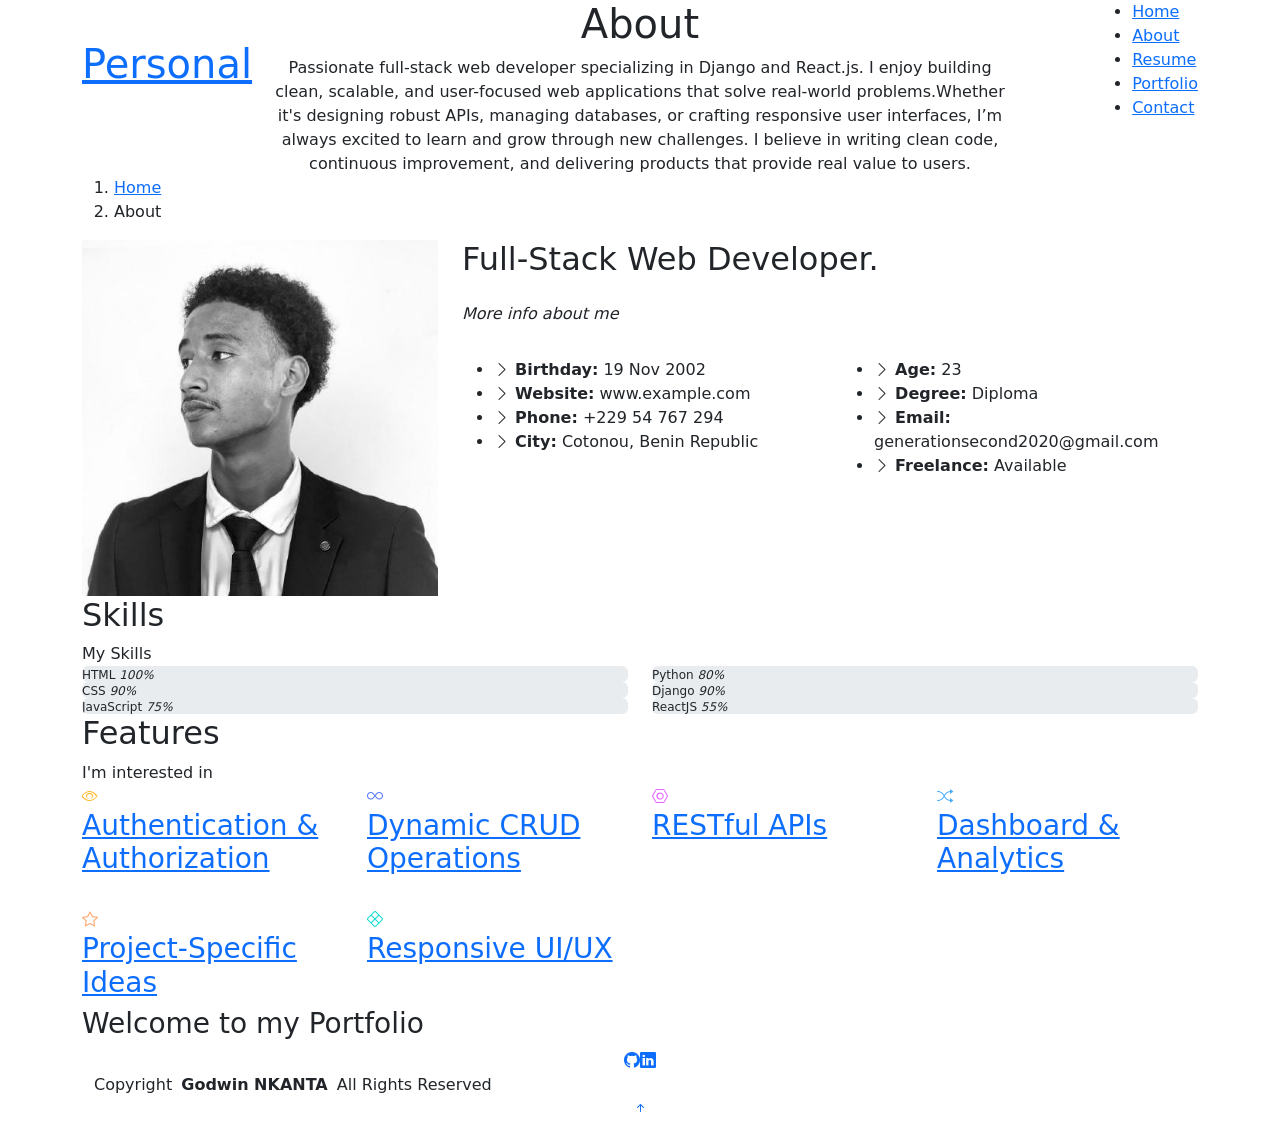
==== about.html @ 715c5767 "first commit" ====
<!DOCTYPE html>
<html lang="en">

<head>
  <meta charset="utf-8">
  <meta content="width=device-width, initial-scale=1.0" name="viewport">
  <title>About - Godwin Nkanta Portfolio</title>
  <meta name="description" content="">
  <meta name="keywords" content="">

  <!-- Favicons -->
  <link href="assets/img/favicon.png" rel="icon">
  <link href="assets/img/apple-touch-icon.png" rel="apple-touch-icon">

  <!-- Fonts -->
  <link href="https://fonts.googleapis.com" rel="preconnect">
  <link href="https://fonts.gstatic.com" rel="preconnect" crossorigin>
  <link
    href="https://fonts.googleapis.com/css2?family=Roboto:ital,wght@0,100;0,300;0,400;0,500;0,700;0,900;1,100;1,300;1,400;1,500;1,700;1,900&family=Poppins:ital,wght@0,100;0,200;0,300;0,400;0,500;0,600;0,700;0,800;0,900;1,100;1,200;1,300;1,400;1,500;1,600;1,700;1,800;1,900&family=Raleway:ital,wght@0,100;0,200;0,300;0,400;0,500;0,600;0,700;0,800;0,900;1,100;1,200;1,300;1,400;1,500;1,600;1,700;1,800;1,900&display=swap"
    rel="stylesheet">

  <!-- Vendor CSS Files -->
  <link href="assets/vendor/bootstrap/css/bootstrap.min.css" rel="stylesheet">
  <link href="assets/vendor/bootstrap-icons/bootstrap-icons.css" rel="stylesheet">
  <link href="assets/vendor/aos/aos.css" rel="stylesheet">
  <link href="assets/vendor/swiper/swiper-bundle.min.css" rel="stylesheet">
  <link href="assets/vendor/glightbox/css/glightbox.min.css" rel="stylesheet">

  <!-- Main CSS File -->
  <link href="assets/css/main.css" rel="stylesheet">

  <!-- =======================================================
  * Template Name: Personal
  * Template URL: https://bootstrapmade.com/personal-free-resume-bootstrap-template/
  * Updated: Mar 05 2025 with Bootstrap v5.3.3
  * Author: BootstrapMade.com
  * License: https://bootstrapmade.com/license/
  ======================================================== -->
</head>

<body class="about-page">

  <header id="header" class="header d-flex align-items-center fixed-top">
    <div class="container-fluid container-xl position-relative d-flex align-items-center justify-content-between">

      <a href="index.html" class="logo d-flex align-items-center">
        <!-- Uncomment the line below if you also wish to use an image logo -->
        <!-- <img src="assets/img/logo.webp" alt=""> -->
        <h1 class="sitename">Personal</h1>
      </a>

      <nav id="navmenu" class="navmenu">
        <ul>
          <li><a href="index.html">Home</a></li>
          <li><a href="about.html" class="active">About</a></li>
          <li><a href="resume.html">Resume</a></li>
          <li><a href="portfolio.html">Portfolio</a></li>
          <li><a href="contact.html">Contact</a></li>
        </ul>
        <i class="mobile-nav-toggle d-xl-none bi bi-list"></i>
      </nav>

    </div>
  </header>

  <main class="main">

    <!-- Page Title -->
    <div class="page-title" data-aos="fade">
      <div class="heading">
        <div class="container">
          <div class="row d-flex justify-content-center text-center">
            <div class="col-lg-8">
              <h1>About</h1>
              <p class="mb-0"> Passionate full-stack web developer specializing in Django and React.js. I enjoy building clean, scalable, and user-focused web applications that solve real-world problems.Whether it's designing robust APIs, managing databases, or crafting responsive user interfaces, I’m always excited to learn and grow through new challenges. I believe in writing clean code, continuous improvement, and delivering products that provide real value to users.</p>
            </div>
          </div>
        </div>
      </div>
      <nav class="breadcrumbs">
        <div class="container">
          <ol>
            <li><a href="index.html">Home</a></li>
            <li class="current">About</li>
          </ol>
        </div>
      </nav>
    </div><!-- End Page Title -->

    <!-- About Section -->
    <section id="about" class="about section">

      <div class="container" data-aos="fade-up" data-aos-delay="100">

        <div class="row gy-4 justify-content-center">
          <div class="col-lg-4">
            <img src="assets/img/linkedn-profile.jpeg" class="img-fluid" alt="">
          </div>
          <div class="col-lg-8 content">
            <h2>Full-Stack Web Developer.</h2>
            <p class="fst-italic py-3">
              More info about me
            </p>
            <div class="row">
              <div class="col-lg-6">
                <ul>
                  <li><i class="bi bi-chevron-right"></i> <strong>Birthday:</strong> <span>19 Nov 2002</span></li>
                  <li><i class="bi bi-chevron-right"></i> <strong>Website:</strong> <span>www.example.com</span></li>
                  <li><i class="bi bi-chevron-right"></i> <strong>Phone:</strong> <span>+229 54 767 294</span></li>
                  <li><i class="bi bi-chevron-right"></i> <strong>City:</strong> <span>Cotonou, Benin Republic</span></li>
                </ul>
              </div>
              <div class="col-lg-6">
                <ul>
                  <li><i class="bi bi-chevron-right"></i> <strong>Age:</strong> <span>23</span></li>
                  <li><i class="bi bi-chevron-right"></i> <strong>Degree:</strong> <span>Diploma</span></li>
                  <li><i class="bi bi-chevron-right"></i> <strong>Email:</strong> <span>generationsecond2020@gmail.com</span></li>
                  <li><i class="bi bi-chevron-right"></i> <strong>Freelance:</strong> <span>Available</span></li>
                </ul>
              </div>
            </div>
          </div>
        </div>

      </div>


    <!-- Skills Section -->
    <section id="skills" class="skills section">

      <!-- Section Title -->
      <div class="container section-title" data-aos="fade-up">
        <h2>Skills</h2>
        <div><span>My</span> <span class="description-title">Skills</span></div>
      </div><!-- End Section Title -->

      <div class="container" data-aos="fade-up" data-aos-delay="100">

        <div class="row skills-content skills-animation">

          <div class="col-lg-6">

            <div class="progress">
              <span class="skill"><span>HTML</span> <i class="val">100%</i></span>
              <div class="progress-bar-wrap">
                <div class="progress-bar" role="progressbar" aria-valuenow="100" aria-valuemin="0" aria-valuemax="100">
                </div>
              </div>
            </div><!-- End Skills Item -->

            <div class="progress">
              <span class="skill"><span>CSS</span> <i class="val">90%</i></span>
              <div class="progress-bar-wrap">
                <div class="progress-bar" role="progressbar" aria-valuenow="90" aria-valuemin="0" aria-valuemax="100">
                </div>
              </div>
            </div><!-- End Skills Item -->

            <div class="progress">
              <span class="skill"><span>JavaScript</span> <i class="val">75%</i></span>
              <div class="progress-bar-wrap">
                <div class="progress-bar" role="progressbar" aria-valuenow="75" aria-valuemin="0" aria-valuemax="100">
                </div>
              </div>
            </div><!-- End Skills Item -->

          </div>

          <div class="col-lg-6">

            <div class="progress">
              <span class="skill"><span>Python</span> <i class="val">80%</i></span>
              <div class="progress-bar-wrap">
                <div class="progress-bar" role="progressbar" aria-valuenow="80" aria-valuemin="0" aria-valuemax="100">
                </div>
              </div>
            </div><!-- End Skills Item -->

            <div class="progress">
              <span class="skill"><span>Django</span> <i class="val">90%</i></span>
              <div class="progress-bar-wrap">
                <div class="progress-bar" role="progressbar" aria-valuenow="90" aria-valuemin="0" aria-valuemax="100">
                </div>
              </div>
            </div><!-- End Skills Item -->

            <div class="progress">
              <span class="skill"><span>ReactJS</span> <i class="val">55%</i></span>
              <div class="progress-bar-wrap">
                <div class="progress-bar" role="progressbar" aria-valuenow="55" aria-valuemin="0" aria-valuemax="100">
                </div>
              </div>
            </div><!-- End Skills Item -->

          </div>

        </div>

      </div>

    </section><!-- /Skills Section -->

    <!-- Interests Section -->
    <section id="interests" class="interests section">

      <!-- Section Title -->
      <div class="container section-title" data-aos="fade-up">
        <h2>Features</h2>
        <div><span>I'm</span> <span class="description-title">interested in</span></div>
      </div><!-- End Section Title -->

      <div class="container">

        <div class="row gy-4">

          <div class="col-lg-3 col-md-4" data-aos="fade-up" data-aos-delay="100">
            <div class="features-item">
              <i class="bi bi-eye" style="color: #ffbb2c;"></i>
              <h3><a href="" class="stretched-link">Authentication & Authorization</a></h3>
            </div>
          </div><!-- End Feature Item -->

          <div class="col-lg-3 col-md-4" data-aos="fade-up" data-aos-delay="200">
            <div class="features-item">
              <i class="bi bi-infinity" style="color: #5578ff;"></i>
              <h3><a href="" class="stretched-link">Dynamic CRUD Operations</a></h3>
            </div>
          </div><!-- End Feature Item -->

    

          <div class="col-lg-3 col-md-4" data-aos="fade-up" data-aos-delay="400">
            <div class="features-item">
              <i class="bi bi-nut" style="color: #e361ff;"></i>
              <h3><a href="" class="stretched-link">RESTful APIs</a></h3>
            </div>
          </div><!-- End Feature Item -->

          <div class="col-lg-3 col-md-4" data-aos="fade-up" data-aos-delay="500">
            <div class="features-item">
              <i class="bi bi-shuffle" style="color: #47aeff;"></i>
              <h3><a href="" class="stretched-link">Dashboard & Analytics</a></h3>
            </div>
          </div><!-- End Feature Item -->

          <div class="col-lg-3 col-md-4" data-aos="fade-up" data-aos-delay="600">
            <div class="features-item">
              <i class="bi bi-star" style="color: #ffa76e;"></i>
              <h3><a href="" class="stretched-link">Project-Specific Ideas</a></h3>
            </div>
          </div><!-- End Feature Item -->

          <div class="col-lg-3 col-md-4" data-aos="fade-up" data-aos-delay="700">
            <div class="features-item">
              <i class="bi bi-x-diamond" style="color: #11dbcf;"></i>
              <h3><a href="" class="stretched-link">Responsive UI/UX</a></h3>
            </div>
          </div><!-- End Feature Item -->

          
          

        </div>

      </div>

    </section><!-- /Interests Section -->

    

  </main>

  <footer id="footer" class="footer dark-background">
    <div class="container">
      <h3 class="sitename">Welcome to my Portfolio</h3>
      
      <div class="social-links d-flex justify-content-center">
        <a href="https://github.com/godwinlagutao"><i class="bi bi-github"></i></a>
        <a href="https://www.linkedin.com/in/godwin-nkanta-7ba180201/"><i class="bi bi-linkedin"></i></a>
      </div>
      <div class="container">
        <div class="copyright">
          <span>Copyright</span> <strong class="px-1 sitename">Godwin NKANTA</strong> <span>All Rights Reserved</span>
        </div>
        <div class="credits">
          <!-- All the links in the footer should remain intact. -->
          <!-- You can delete the links only if you've purchased the pro version. -->
          <!-- Licensing information: https://bootstrapmade.com/license/ -->
          <!-- Purchase the pro version with working PHP/AJAX contact form: [buy-url] -->
          
        </div>
      </div>
    </div>
  </footer>

  <!-- Scroll Top -->
  <a href="#" id="scroll-top" class="scroll-top d-flex align-items-center justify-content-center"><i
      class="bi bi-arrow-up-short"></i></a>

  <!-- Preloader -->
  <div id="preloader"></div>

  <!-- Vendor JS Files -->
  <script src="assets/vendor/bootstrap/js/bootstrap.bundle.min.js"></script>
  <script src="assets/vendor/php-email-form/validate.js"></script>
  <script src="assets/vendor/aos/aos.js"></script>
  <script src="assets/vendor/typed.js/typed.umd.js"></script>
  <script src="assets/vendor/purecounter/purecounter_vanilla.js"></script>
  <script src="assets/vendor/waypoints/noframework.waypoints.js"></script>
  <script src="assets/vendor/swiper/swiper-bundle.min.js"></script>
  <script src="assets/vendor/glightbox/js/glightbox.min.js"></script>
  <script src="assets/vendor/imagesloaded/imagesloaded.pkgd.min.js"></script>
  <script src="assets/vendor/isotope-layout/isotope.pkgd.min.js"></script>

  <!-- Main JS File -->
  <script src="assets/js/main.js"></script>

</body>

</html>
---- assets/css/main.css ----
/**
* Template Name: Personal
* Template URL: https://bootstrapmade.com/personal-free-resume-bootstrap-template/
* Updated: Mar 05 2025 with Bootstrap v5.3.3
* Author: BootstrapMade.com
* License: https://bootstrapmade.com/license/
*/

/*--------------------------------------------------------------
# Font & Color Variables
# Help: https://bootstrapmade.com/color-system/
--------------------------------------------------------------*/
/* Fonts */
:root {
  --default-font: "Roboto",  system-ui, -apple-system, "Segoe UI", Roboto, "Helvetica Neue", Arial, "Noto Sans", "Liberation Sans", sans-serif, "Apple Color Emoji", "Segoe UI Emoji", "Segoe UI Symbol", "Noto Color Emoji";
  --heading-font: "Raleway",  sans-serif;
  --nav-font: "Poppins",  sans-serif;
}

/* Global Colors - The following color variables are used throughout the website. Updating them here will change the color scheme of the entire website */
:root { 
  --background-color: #000000; /* Background color for the entire website, including individual sections */
  --default-color: #fafafa; /* Default color used for the majority of the text content across the entire website */
  --heading-color: #ffffff; /* Color for headings, subheadings and title throughout the website */
  --accent-color: #18d26e; /* Accent color that represents your brand on the website. It's used for buttons, links, and other elements that need to stand out */
  --surface-color: #1a1a1a; /* The surface color is used as a background of boxed elements within sections, such as cards, icon boxes, or other elements that require a visual separation from the global background. */
  --contrast-color: #000000; /* Contrast color for text, ensuring readability against backgrounds of accent, heading, or default colors. */
}

/* Nav Menu Colors - The following color variables are used specifically for the navigation menu. They are separate from the global colors to allow for more customization options */
:root {
  --nav-color: #fafafa;  /* The default color of the main navmenu links */
  --nav-hover-color: #18d26e; /* Applied to main navmenu links when they are hovered over or active */
  --nav-mobile-background-color: #1a1a1a; /* Used as the background color for mobile navigation menu */
  --nav-dropdown-background-color: #1a1a1a; /* Used as the background color for dropdown items that appear when hovering over primary navigation items */
  --nav-dropdown-color: #fafafa; /* Used for navigation links of the dropdown items in the navigation menu. */
  --nav-dropdown-hover-color: #18d26e; /* Similar to --nav-hover-color, this color is applied to dropdown navigation links when they are hovered over. */
}

/* Color Presets - These classes override global colors when applied to any section or element, providing reuse of the sam color scheme. */

.light-background {
  --background-color: #1a1a1a;
  --surface-color: #343434;
}

.dark-background {
  --background-color: rgba(15, 15, 15, 0.975);
  --default-color: #ffffff;
  --heading-color: #ffffff;
  --surface-color: #292929f9;
  --contrast-color: #000000;
}

/* Smooth scroll */
:root {
  scroll-behavior: smooth;
}

/*--------------------------------------------------------------
# General Styling & Shared Classes
--------------------------------------------------------------*/
body {
  color: var(--default-color);
  background-color: var(--background-color);
  font-family: var(--default-font);
}

a {
  color: var(--accent-color);
  text-decoration: none;
  transition: 0.3s;
}

a:hover {
  color: color-mix(in srgb, var(--accent-color), transparent 25%);
  text-decoration: none;
}

h1,
h2,
h3,
h4,
h5,
h6 {
  color: var(--heading-color);
  font-family: var(--heading-font);
}

/* PHP Email Form Messages
------------------------------*/
.php-email-form .error-message {
  display: none;
  background: #df1529;
  color: #ffffff;
  text-align: left;
  padding: 15px;
  margin-bottom: 24px;
  font-weight: 600;
}

.php-email-form .sent-message {
  display: none;
  color: #ffffff;
  background: #059652;
  text-align: center;
  padding: 15px;
  margin-bottom: 24px;
  font-weight: 600;
}

.php-email-form .loading {
  display: none;
  background: var(--surface-color);
  text-align: center;
  padding: 15px;
  margin-bottom: 24px;
}

.php-email-form .loading:before {
  content: "";
  display: inline-block;
  border-radius: 50%;
  width: 24px;
  height: 24px;
  margin: 0 10px -6px 0;
  border: 3px solid var(--accent-color);
  border-top-color: var(--surface-color);
  animation: php-email-form-loading 1s linear infinite;
}

@keyframes php-email-form-loading {
  0% {
    transform: rotate(0deg);
  }

  100% {
    transform: rotate(360deg);
  }
}

/*--------------------------------------------------------------
# Global Header
--------------------------------------------------------------*/
.header {
  --background-color: rgba(0, 0, 0, 0);
  color: var(--default-color);
  background-color: var(--background-color);
  padding: 15px 0;
  transition: all 0.5s;
  z-index: 997;
}

.header .logo {
  line-height: 1;
}

.header .logo img {
  max-height: 32px;
  margin-right: 8px;
}

.header .logo h1 {
  font-size: 30px;
  margin: 0;
  font-weight: 700;
  color: var(--heading-color);
}

.scrolled .header {
  box-shadow: 0px 0 18px rgba(0, 0, 0, 0.1);
}

/* Global Header on Scroll
------------------------------*/
.scrolled .header {
  --background-color: rgba(0, 0, 0, 0.8);
}

/*--------------------------------------------------------------
# Navigation Menu
--------------------------------------------------------------*/
/* Desktop Navigation */
@media (min-width: 1200px) {
  .navmenu {
    padding: 0;
  }

  .navmenu ul {
    margin: 0;
    padding: 0;
    display: flex;
    list-style: none;
    align-items: center;
  }

  .navmenu li {
    position: relative;
  }

  .navmenu>ul>li {
    white-space: nowrap;
    padding: 15px 14px;
  }

  .navmenu>ul>li:last-child {
    padding-right: 0;
  }

  .navmenu a,
  .navmenu a:focus {
    color: var(--nav-color);
    font-size: 15px;
    padding: 0 2px;
    font-family: var(--nav-font);
    font-weight: 400;
    display: flex;
    align-items: center;
    justify-content: space-between;
    white-space: nowrap;
    transition: 0.3s;
    position: relative;
  }

  .navmenu a i,
  .navmenu a:focus i {
    font-size: 12px;
    line-height: 0;
    margin-left: 5px;
    transition: 0.3s;
  }

  .navmenu>ul>li>a:before {
    content: "";
    position: absolute;
    height: 2px;
    bottom: -6px;
    left: 0;
    background-color: var(--nav-hover-color);
    visibility: hidden;
    width: 0px;
    transition: all 0.3s ease-in-out 0s;
  }

  .navmenu a:hover:before,
  .navmenu li:hover>a:before,
  .navmenu .active:before {
    visibility: visible;
    width: 25px;
  }

  .navmenu li:hover>a,
  .navmenu .active,
  .navmenu .active:focus {
    color: var(--nav-hover-color);
  }

  .navmenu .dropdown ul {
    margin: 0;
    padding: 10px 0;
    background: var(--nav-dropdown-background-color);
    display: block;
    position: absolute;
    visibility: hidden;
    left: 14px;
    top: 130%;
    opacity: 0;
    transition: 0.3s;
    border-radius: 4px;
    z-index: 99;
    box-shadow: 0px 0px 30px rgba(0, 0, 0, 0.1);
  }

  .navmenu .dropdown ul li {
    min-width: 200px;
  }

  .navmenu .dropdown ul a {
    padding: 10px 20px;
    font-size: 15px;
    text-transform: none;
    color: var(--nav-dropdown-color);
  }

  .navmenu .dropdown ul a i {
    font-size: 12px;
  }

  .navmenu .dropdown ul a:hover,
  .navmenu .dropdown ul .active:hover,
  .navmenu .dropdown ul li:hover>a {
    color: var(--nav-dropdown-hover-color);
  }

  .navmenu .dropdown:hover>ul {
    opacity: 1;
    top: 100%;
    visibility: visible;
  }

  .navmenu .dropdown .dropdown ul {
    top: 0;
    left: -90%;
    visibility: hidden;
  }

  .navmenu .dropdown .dropdown:hover>ul {
    opacity: 1;
    top: 0;
    left: -100%;
    visibility: visible;
  }
}

/* Mobile Navigation */
@media (max-width: 1199px) {
  .mobile-nav-toggle {
    color: var(--nav-color);
    font-size: 28px;
    line-height: 0;
    margin-right: 10px;
    cursor: pointer;
    transition: color 0.3s;
  }

  .navmenu {
    padding: 0;
    z-index: 9997;
  }

  .navmenu ul {
    display: none;
    list-style: none;
    position: absolute;
    inset: 60px 20px 20px 20px;
    padding: 10px 0;
    margin: 0;
    border-radius: 6px;
    background-color: var(--nav-mobile-background-color);
    border: 1px solid color-mix(in srgb, var(--default-color), transparent 90%);
    box-shadow: none;
    overflow-y: auto;
    transition: 0.3s;
    z-index: 9998;
  }

  .navmenu a,
  .navmenu a:focus {
    color: var(--nav-dropdown-color);
    padding: 10px 20px;
    font-family: var(--nav-font);
    font-size: 17px;
    font-weight: 500;
    display: flex;
    align-items: center;
    justify-content: space-between;
    white-space: nowrap;
    transition: 0.3s;
  }

  .navmenu a i,
  .navmenu a:focus i {
    font-size: 12px;
    line-height: 0;
    margin-left: 5px;
    width: 30px;
    height: 30px;
    display: flex;
    align-items: center;
    justify-content: center;
    border-radius: 50%;
    transition: 0.3s;
    background-color: color-mix(in srgb, var(--accent-color), transparent 90%);
  }

  .navmenu a i:hover,
  .navmenu a:focus i:hover {
    background-color: var(--accent-color);
    color: var(--contrast-color);
  }

  .navmenu a:hover,
  .navmenu .active,
  .navmenu .active:focus {
    color: var(--nav-dropdown-hover-color);
  }

  .navmenu .active i,
  .navmenu .active:focus i {
    background-color: var(--accent-color);
    color: var(--contrast-color);
    transform: rotate(180deg);
  }

  .navmenu .dropdown ul {
    position: static;
    display: none;
    z-index: 99;
    padding: 10px 0;
    margin: 10px 20px;
    background-color: var(--nav-dropdown-background-color);
    transition: all 0.5s ease-in-out;
  }

  .navmenu .dropdown ul ul {
    background-color: rgba(33, 37, 41, 0.1);
  }

  .navmenu .dropdown>.dropdown-active {
    display: block;
    background-color: rgba(33, 37, 41, 0.03);
  }

  .mobile-nav-active {
    overflow: hidden;
  }

  .mobile-nav-active .mobile-nav-toggle {
    color: #fff;
    position: absolute;
    font-size: 32px;
    top: 15px;
    right: 15px;
    margin-right: 0;
    z-index: 9999;
  }

  .mobile-nav-active .navmenu {
    position: fixed;
    overflow: hidden;
    inset: 0;
    background: rgba(33, 37, 41, 0.8);
    transition: 0.3s;
  }

  .mobile-nav-active .navmenu>ul {
    display: block;
  }
}

/*--------------------------------------------------------------
# Global Footer
--------------------------------------------------------------*/
.footer {
  color: var(--default-color);
  background-color: var(--background-color);
  font-size: 14px;
  text-align: center;
  padding: 30px 0;
  position: relative;
}

.footer h3 {
  font-size: 36px;
  font-weight: 700;
  position: relative;
  padding: 0;
  margin: 0 0 15px 0;
}

.footer p {
  font-size: 15;
  font-style: italic;
  padding: 0;
  margin: 0 0 30px 0;
}

.footer .social-links {
  margin: 0 0 30px 0;
}

.footer .social-links a {
  font-size: 16px;
  display: flex;
  align-items: center;
  justify-content: center;
  background: var(--accent-color);
  color: var(--contrast-color);
  line-height: 1;
  margin: 0 4px;
  border-radius: 50%;
  text-align: center;
  width: 36px;
  height: 36px;
  transition: 0.3s;
}

.footer .social-links a:hover {
  background: color-mix(in srgb, var(--accent-color), transparent 20%);
  text-decoration: none;
}

.footer .copyright {
  padding-top: 25px;
  border-top: 1px solid color-mix(in srgb, var(--default-color), transparent 90%);
}

.footer .credits {
  font-size: 13px;
  padding-top: 5px;
}

/*--------------------------------------------------------------
# Preloader
--------------------------------------------------------------*/
#preloader {
  position: fixed;
  inset: 0;
  z-index: 999999;
  overflow: hidden;
  background: var(--background-color);
  transition: all 0.6s ease-out;
}

#preloader:before {
  content: "";
  position: fixed;
  top: calc(50% - 30px);
  left: calc(50% - 30px);
  border: 6px solid #ffffff;
  border-color: var(--accent-color) transparent var(--accent-color) transparent;
  border-radius: 50%;
  width: 60px;
  height: 60px;
  animation: animate-preloader 1.5s linear infinite;
}

@keyframes animate-preloader {
  0% {
    transform: rotate(0deg);
  }

  100% {
    transform: rotate(360deg);
  }
}

/*--------------------------------------------------------------
# Scroll Top Button
--------------------------------------------------------------*/
.scroll-top {
  position: fixed;
  visibility: hidden;
  opacity: 0;
  right: 15px;
  bottom: -15px;
  z-index: 99999;
  background-color: var(--accent-color);
  width: 44px;
  height: 44px;
  border-radius: 50px;
  transition: all 0.4s;
}

.scroll-top i {
  font-size: 24px;
  color: var(--contrast-color);
  line-height: 0;
}

.scroll-top:hover {
  background-color: color-mix(in srgb, var(--accent-color), transparent 20%);
  color: var(--contrast-color);
}

.scroll-top.active {
  visibility: visible;
  opacity: 1;
  bottom: 15px;
}

/*--------------------------------------------------------------
# Disable aos animation delay on mobile devices
--------------------------------------------------------------*/
@media screen and (max-width: 768px) {
  [data-aos-delay] {
    transition-delay: 0 !important;
  }
}

/*--------------------------------------------------------------
# Global Page Titles & Breadcrumbs
--------------------------------------------------------------*/
.page-title {
  color: var(--default-color);
  background-color: var(--background-color);
  position: relative;
}

.page-title .heading {
  padding: 160px 0 80px 0;
  border-top: 1px solid color-mix(in srgb, var(--default-color), transparent 90%);
}

.page-title .heading h1 {
  font-size: 38px;
  font-weight: 700;
}

.page-title nav {
  background-color: color-mix(in srgb, var(--default-color), transparent 90%);
  padding: 20px 0;
}

.page-title nav ol {
  display: flex;
  flex-wrap: wrap;
  list-style: none;
  margin: 0;
  font-size: 16px;
  font-weight: 600;
}

.page-title nav ol li+li {
  padding-left: 10px;
}

.page-title nav ol li+li::before {
  content: "/";
  display: inline-block;
  padding-right: 10px;
  color: color-mix(in srgb, var(--default-color), transparent 70%);
}

/*--------------------------------------------------------------
# Global Sections
--------------------------------------------------------------*/
section,
.section {
  color: var(--default-color);
  background-color: var(--background-color);
  padding: 60px 0;
  scroll-margin-top: 100px;
  overflow: clip;
}

@media (max-width: 1199px) {

  section,
  .section {
    scroll-margin-top: 66px;
  }
}

/*--------------------------------------------------------------
# Global Section Titles
--------------------------------------------------------------*/
.section-title {
  padding-bottom: 60px;
  position: relative;
}

.section-title h2 {
  font-size: 14px;
  font-weight: 500;
  padding: 0;
  line-height: 1px;
  margin: 0;
  letter-spacing: 1.5px;
  text-transform: uppercase;
  color: color-mix(in srgb, var(--default-color), transparent 50%);
  position: relative;
}

.section-title h2::after {
  content: "";
  width: 120px;
  height: 1px;
  display: inline-block;
  background: var(--accent-color);
  margin: 4px 10px;
}

.section-title div {
  color: var(--heading-color);
  margin: 0;
  margin: 0;
  font-size: 28px;
  font-weight: 700;
  text-transform: uppercase;
  font-family: var(--heading-font);
}

/*--------------------------------------------------------------
# Hero Section
--------------------------------------------------------------*/
.hero {
  width: 100%;
  min-height: 100vh;
  position: relative;
  padding: 80px 0;
  display: flex;
  align-items: center;
  justify-content: center;
}

.hero img {
  position: absolute;
  inset: 0;
  display: block;
  width: 100%;
  height: 100%;
  object-fit: cover;
  z-index: 1;
}

.hero .container {
  position: relative;
  z-index: 3;
}

.hero h2 {
  margin: 0;
  font-size: 64px;
  font-weight: 700;
}

.hero p {
  margin: 5px 0 0 0;
  font-size: 26px;
}

.hero p span {
  letter-spacing: 1px;
  border-bottom: 2px solid var(--accent-color);
}

.hero .social-links {
  margin-top: 25px;
}

.hero .social-links a {
  background-color: color-mix(in srgb, var(--default-color), transparent 90%);
  color: var(--default-color);
  font-size: 14px;
  width: 40px;
  height: 40px;
  border-radius: 50px;
  display: inline-flex;
  align-items: center;
  justify-content: center;
  margin-right: 20px;
  transition: 0.3s;
}

.hero .social-links a:hover {
  background-color: var(--accent-color);
}

@media (max-width: 768px) {
  .hero h2 {
    font-size: 32px;
  }

  .hero p {
    font-size: 20px;
  }
}

/*--------------------------------------------------------------
# About Section
--------------------------------------------------------------*/
.about .content h2 {
  font-weight: 700;
  font-size: 24px;
}

.about .content ul {
  list-style: none;
  padding: 0;
}

.about .content ul li {
  margin-bottom: 20px;
  display: flex;
  align-items: center;
}

.about .content ul strong {
  margin-right: 10px;
}

.about .content ul i {
  font-size: 16px;
  margin-right: 5px;
  color: var(--accent-color);
  line-height: 0;
}

/*--------------------------------------------------------------
# Stats Section
--------------------------------------------------------------*/
.stats i {
  background-color: var(--surface-color);
  color: var(--accent-color);
  box-shadow: 0px 2px 25px rgba(0, 0, 0, 0.1);
  width: 54px;
  height: 54px;
  font-size: 24px;
  border-radius: 50px;
  border: 2px solid var(--background-color);
  display: inline-flex;
  align-items: center;
  justify-content: center;
  position: relative;
  z-index: 1;
}

.stats .stats-item {
  background-color: var(--surface-color);
  margin-top: -27px;
  padding: 30px 30px 25px 30px;
  width: 100%;
  position: relative;
  text-align: center;
  box-shadow: 0px 2px 35px rgba(0, 0, 0, 0.1);
  border-radius: 4px;
  z-index: 0;
}

.stats .stats-item span {
  font-size: 36px;
  display: block;
  font-weight: 700;
  color: color-mix(in srgb, var(--default-color), transparent 20%);
}

.stats .stats-item p {
  padding: 0;
  margin: 0;
  font-family: var(--heading-font);
  font-size: 16px;
}

/*--------------------------------------------------------------
# Skills Section
--------------------------------------------------------------*/
.skills .progress {
  height: 60px;
  display: block;
  background: none;
  border-radius: 0;
}

.skills .progress .skill {
  color: var(--heading-color);
  padding: 0;
  margin: 0 0 6px 0;
  text-transform: uppercase;
  display: block;
  font-weight: 600;
  font-family: var(--heading-font);
}

.skills .progress .skill .val {
  float: right;
  font-style: normal;
}

.skills .progress-bar-wrap {
  background: color-mix(in srgb, var(--default-color), transparent 90%);
  height: 10px;
}

.skills .progress-bar {
  width: 1px;
  height: 10px;
  transition: 0.9s;
  background-color: var(--accent-color);
}

/*--------------------------------------------------------------
# Interests Section
--------------------------------------------------------------*/
.interests .features-item {
  background-color: var(--surface-color);
  display: flex;
  align-items: center;
  padding: 20px;
  transition: 0.3s;
  border: 1px solid color-mix(in srgb, var(--default-color), transparent 90%);
  position: relative;
}

.interests .features-item i {
  font-size: 32px;
  padding-right: 10px;
  line-height: 0;
}

.interests .features-item h3 {
  font-weight: 700;
  margin: 0;
  padding: 0;
  line-height: 1;
  font-size: 16px;
}

.interests .features-item h3 a {
  color: var(--heading-color);
  transition: 0.3s;
}

.interests .features-item:hover {
  border-color: var(--accent-color);
}

.interests .features-item:hover h3 a {
  color: var(--accent-color);
}

/*--------------------------------------------------------------
# Testimonials Section
--------------------------------------------------------------*/
.testimonials .testimonials-carousel,
.testimonials .testimonials-slider {
  overflow: hidden;
}

.testimonials .testimonial-item {
  box-sizing: content-box;
  min-height: 320px;
}

.testimonials .testimonial-item .testimonial-img {
  width: 90px;
  border-radius: 50%;
  margin: -40px 0 0 40px;
  position: relative;
  z-index: 2;
  border: 6px solid var(--background-color);
}

.testimonials .testimonial-item h3 {
  font-size: 18px;
  font-weight: bold;
  margin: 10px 0 5px 45px;
}

.testimonials .testimonial-item h4 {
  font-size: 14px;
  color: color-mix(in srgb, var(--default-color), transparent 20%);
  margin: 0 0 0 45px;
}

.testimonials .testimonial-item .quote-icon-left,
.testimonials .testimonial-item .quote-icon-right {
  color: color-mix(in srgb, var(--accent-color), transparent 50%);
  font-size: 26px;
  line-height: 0;
}

.testimonials .testimonial-item .quote-icon-left {
  display: inline-block;
  left: -5px;
  position: relative;
}

.testimonials .testimonial-item .quote-icon-right {
  display: inline-block;
  right: -5px;
  position: relative;
  top: 10px;
  transform: scale(-1, -1);
}

.testimonials .testimonial-item p {
  font-style: italic;
  margin: 0 15px 0 15px;
  padding: 20px 20px 60px 20px;
  background: var(--surface-color);
  border-radius: 6px;
  position: relative;
  z-index: 1;
}

.testimonials .swiper-wrapper {
  height: auto;
}

.testimonials .swiper-pagination {
  margin-top: 20px;
  position: relative;
}

.testimonials .swiper-pagination .swiper-pagination-bullet {
  width: 12px;
  height: 12px;
  background-color: var(--background-color);
  opacity: 1;
  border: 1px solid var(--accent-color);
}

.testimonials .swiper-pagination .swiper-pagination-bullet-active {
  background-color: var(--accent-color);
}

/*--------------------------------------------------------------
# Resume Section
--------------------------------------------------------------*/
.resume .resume-title {
  color: var(--heading-color);
  font-size: 26px;
  font-weight: 700;
  margin-top: 20px;
  margin-bottom: 20px;
}

.resume .resume-item {
  padding: 0 0 20px 20px;
  margin-top: -2px;
  border-left: 2px solid var(--accent-color);
  position: relative;
}

.resume .resume-item h4 {
  line-height: 18px;
  font-size: 18px;
  font-weight: 600;
  text-transform: uppercase;
  color: color-mix(in srgb, var(--default-color), transparent 20%);
  margin-bottom: 10px;
}

.resume .resume-item h5 {
  font-size: 16px;
  padding: 5px 15px;
  display: inline-block;
  font-weight: 600;
  margin-bottom: 10px;
}

.resume .resume-item ul {
  padding-left: 20px;
}

.resume .resume-item ul li {
  padding-bottom: 10px;
}

.resume .resume-item:last-child {
  padding-bottom: 0;
}

.resume .resume-item::before {
  content: "";
  position: absolute;
  width: 16px;
  height: 16px;
  border-radius: 50px;
  left: -9px;
  top: 0;
  background: var(--background-color);
  border: 2px solid var(--accent-color);
}

/*--------------------------------------------------------------
# Services Section
--------------------------------------------------------------*/
.services .service-item {
  background-color: var(--surface-color);
  text-align: center;
  padding: 80px 20px;
  transition: all ease-in-out 0.3s;
  height: 100%;
}

.services .service-item .icon {
  margin: 0 auto;
  width: 64px;
  height: 64px;
  background: var(--accent-color);
  border-radius: 4px;
  display: flex;
  align-items: center;
  justify-content: center;
  margin-bottom: 20px;
  transition: 0.3s;
  transform-style: preserve-3d;
}

.services .service-item .icon i {
  color: var(--contrast-color);
  font-size: 28px;
  transition: ease-in-out 0.3s;
}

.services .service-item .icon::before {
  position: absolute;
  content: "";
  left: -8px;
  top: -8px;
  height: 100%;
  width: 100%;
  background: color-mix(in srgb, var(--accent-color), transparent 80%);
  border-radius: 5px;
  transition: all 0.3s ease-out 0s;
  transform: translateZ(-1px);
}

.services .service-item h3 {
  font-weight: 700;
  margin: 10px 0 15px 0;
  font-size: 22px;
}

.services .service-item p {
  line-height: 24px;
  font-size: 14px;
  margin-bottom: 0;
}

.services .service-item:hover {
  background: var(--accent-color);
  border-color: var(--accent-color);
}

.services .service-item:hover .icon {
  background: var(--surface-color);
}

.services .service-item:hover .icon i {
  color: var(--accent-color);
}

.services .service-item:hover .icon::before {
  background: color-mix(in srgb, var(--background-color), transparent 70%);
}

.services .service-item:hover h3,
.services .service-item:hover p {
  color: var(--contrast-color);
}

/*--------------------------------------------------------------
# Service Details Section
--------------------------------------------------------------*/
.service-details .services-list {
  background-color: var(--surface-color);
  padding: 10px 30px;
  border: 1px solid color-mix(in srgb, var(--default-color), transparent 90%);
  margin-bottom: 20px;
}

.service-details .services-list a {
  display: block;
  line-height: 1;
  padding: 8px 0 8px 15px;
  border-left: 3px solid color-mix(in srgb, var(--default-color), transparent 70%);
  margin: 20px 0;
  color: color-mix(in srgb, var(--default-color), transparent 20%);
  transition: 0.3s;
}

.service-details .services-list a.active {
  color: var(--heading-color);
  font-weight: 700;
  border-color: var(--accent-color);
}

.service-details .services-list a:hover {
  border-color: var(--accent-color);
}

.service-details .services-img {
  margin-bottom: 20px;
}

.service-details h3 {
  font-size: 26px;
  font-weight: 700;
}

.service-details h4 {
  font-size: 20px;
  font-weight: 700;
}

.service-details p {
  font-size: 15px;
}

.service-details ul {
  list-style: none;
  padding: 0;
  font-size: 15px;
}

.service-details ul li {
  padding: 5px 0;
  display: flex;
  align-items: center;
}

.service-details ul i {
  font-size: 20px;
  margin-right: 8px;
  color: var(--accent-color);
}

/*--------------------------------------------------------------
# Portfolio Section
--------------------------------------------------------------*/
.portfolio .portfolio-filters {
  padding: 0;
  margin: 0 auto 20px auto;
  list-style: none;
  text-align: center;
}

.portfolio .portfolio-filters li {
  cursor: pointer;
  display: inline-block;
  padding: 0;
  font-size: 18px;
  font-weight: 500;
  margin: 0 10px;
  line-height: 1;
  margin-bottom: 5px;
  transition: all 0.3s ease-in-out;
}

.portfolio .portfolio-filters li:hover,
.portfolio .portfolio-filters li.filter-active {
  color: var(--accent-color);
}

.portfolio .portfolio-filters li:first-child {
  margin-left: 0;
}

.portfolio .portfolio-filters li:last-child {
  margin-right: 0;
}

@media (max-width: 575px) {
  .portfolio .portfolio-filters li {
    font-size: 14px;
    margin: 0 5px;
  }
}

.portfolio .portfolio-content {
  position: relative;
  overflow: hidden;
}

.portfolio .portfolio-content img {
  transition: 0.3s;
}

.portfolio .portfolio-content .portfolio-info {
  opacity: 0;
  position: absolute;
  inset: 0;
  z-index: 3;
  transition: all ease-in-out 0.3s;
  background: rgba(0, 0, 0, 0.6);
  padding: 15px;
}

.portfolio .portfolio-content .portfolio-info h4 {
  font-size: 14px;
  padding: 5px 10px;
  font-weight: 400;
  color: #ffffff;
  display: inline-block;
  background-color: var(--accent-color);
}

.portfolio .portfolio-content .portfolio-info p {
  position: absolute;
  bottom: 10px;
  text-align: center;
  display: inline-block;
  left: 0;
  right: 0;
  font-size: 16px;
  font-weight: 600;
  color: rgba(255, 255, 255, 0.8);
}

.portfolio .portfolio-content .portfolio-info .preview-link,
.portfolio .portfolio-content .portfolio-info .details-link {
  position: absolute;
  left: calc(50% - 40px);
  font-size: 26px;
  top: calc(50% - 14px);
  color: #fff;
  transition: 0.3s;
  line-height: 1.2;
}

.portfolio .portfolio-content .portfolio-info .preview-link:hover,
.portfolio .portfolio-content .portfolio-info .details-link:hover {
  color: var(--accent-color);
}

.portfolio .portfolio-content .portfolio-info .details-link {
  left: 50%;
  font-size: 34px;
  line-height: 0;
}

.portfolio .portfolio-content:hover .portfolio-info {
  opacity: 1;
}

.portfolio .portfolio-content:hover img {
  transform: scale(1.1);
}

/*--------------------------------------------------------------
# Portfolio Details Section
--------------------------------------------------------------*/
.portfolio-details .portfolio-details-slider img {
  width: 100%;
}

.portfolio-details .portfolio-details-slider .swiper-pagination {
  margin-top: 20px;
  position: relative;
}

.portfolio-details .portfolio-details-slider .swiper-pagination .swiper-pagination-bullet {
  width: 12px;
  height: 12px;
  background-color: color-mix(in srgb, var(--default-color), transparent 85%);
  opacity: 1;
}

.portfolio-details .portfolio-details-slider .swiper-pagination .swiper-pagination-bullet-active {
  background-color: var(--accent-color);
}

.portfolio-details .portfolio-info {
  background-color: var(--surface-color);
  padding: 30px;
  box-shadow: 0px 0 30px rgba(0, 0, 0, 0.1);
}

.portfolio-details .portfolio-info h3 {
  font-size: 22px;
  font-weight: 700;
  margin-bottom: 20px;
  padding-bottom: 20px;
  border-bottom: 1px solid color-mix(in srgb, var(--default-color), transparent 85%);
}

.portfolio-details .portfolio-info ul {
  list-style: none;
  padding: 0;
  font-size: 15px;
}

.portfolio-details .portfolio-info ul li+li {
  margin-top: 10px;
}

.portfolio-details .portfolio-description {
  padding-top: 30px;
}

.portfolio-details .portfolio-description h2 {
  font-size: 26px;
  font-weight: 700;
  margin-bottom: 20px;
}

.portfolio-details .portfolio-description p {
  padding: 0;
  color: color-mix(in srgb, var(--default-color), transparent 30%);
}

/*--------------------------------------------------------------
# Starter Section Section
--------------------------------------------------------------*/
.starter-section {
  /* Add your styles here */
}

/*--------------------------------------------------------------
# Contact Section
--------------------------------------------------------------*/
.contact .info-item {
  box-shadow: 0px 0px 20px rgba(0, 0, 0, 0.1);
  padding: 20px 30px;
}

.contact .info-item .icon {
  color: var(--contrast-color);
  background-color: var(--accent-color);
  width: 56px;
  height: 56px;
  font-size: 24px;
  display: flex;
  justify-content: center;
  align-items: center;
  transition: all 0.3s ease-in-out;
  border-radius: 50%;
  margin-right: 15px;
}

.contact .info-item h3 {
  font-size: 18px;
  font-weight: 700;
  margin: 0 0 2px 0;
}

.contact .info-item p {
  padding: 0;
  margin-bottom: 0;
  font-size: 14px;
}

.contact .info-item .social-links a {
  font-size: 24px;
  display: inline-block;
  line-height: 1;
  margin: 4px 6px 0 0;
  transition: 0.3s;
  color: color-mix(in srgb, var(--default-color), transparent 50%);
}

.contact .info-item .social-links a:hover {
  color: var(--accent-color);
}

.contact .php-email-form {
  box-shadow: 0px 0px 20px rgba(0, 0, 0, 0.1);
  padding: 30px;
  margin-top: 30px;
}

@media (max-width: 575px) {
  .contact .php-email-form {
    padding: 20px;
  }
}

.contact .php-email-form input[type=text],
.contact .php-email-form input[type=email],
.contact .php-email-form textarea {
  color: var(--default-color);
  background-color: color-mix(in srgb, var(--background-color), transparent 50%);
  border-color: color-mix(in srgb, var(--default-color), transparent 80%);
  font-size: 14px;
  padding: 10px 15px;
  box-shadow: none;
  border-radius: 0;
}

.contact .php-email-form input[type=text]:focus,
.contact .php-email-form input[type=email]:focus,
.contact .php-email-form textarea:focus {
  border-color: var(--accent-color);
}

.contact .php-email-form input[type=text]::placeholder,
.contact .php-email-form input[type=email]::placeholder,
.contact .php-email-form textarea::placeholder {
  color: color-mix(in srgb, var(--default-color), transparent 70%);
}

.contact .php-email-form button[type=submit] {
  color: var(--contrast-color);
  background: var(--accent-color);
  border: 0;
  padding: 10px 30px;
  transition: 0.4s;
  border-radius: 50px;
}

.contact .php-email-form button[type=submit]:hover {
  background: color-mix(in srgb, var(--accent-color), transparent 20%);
}
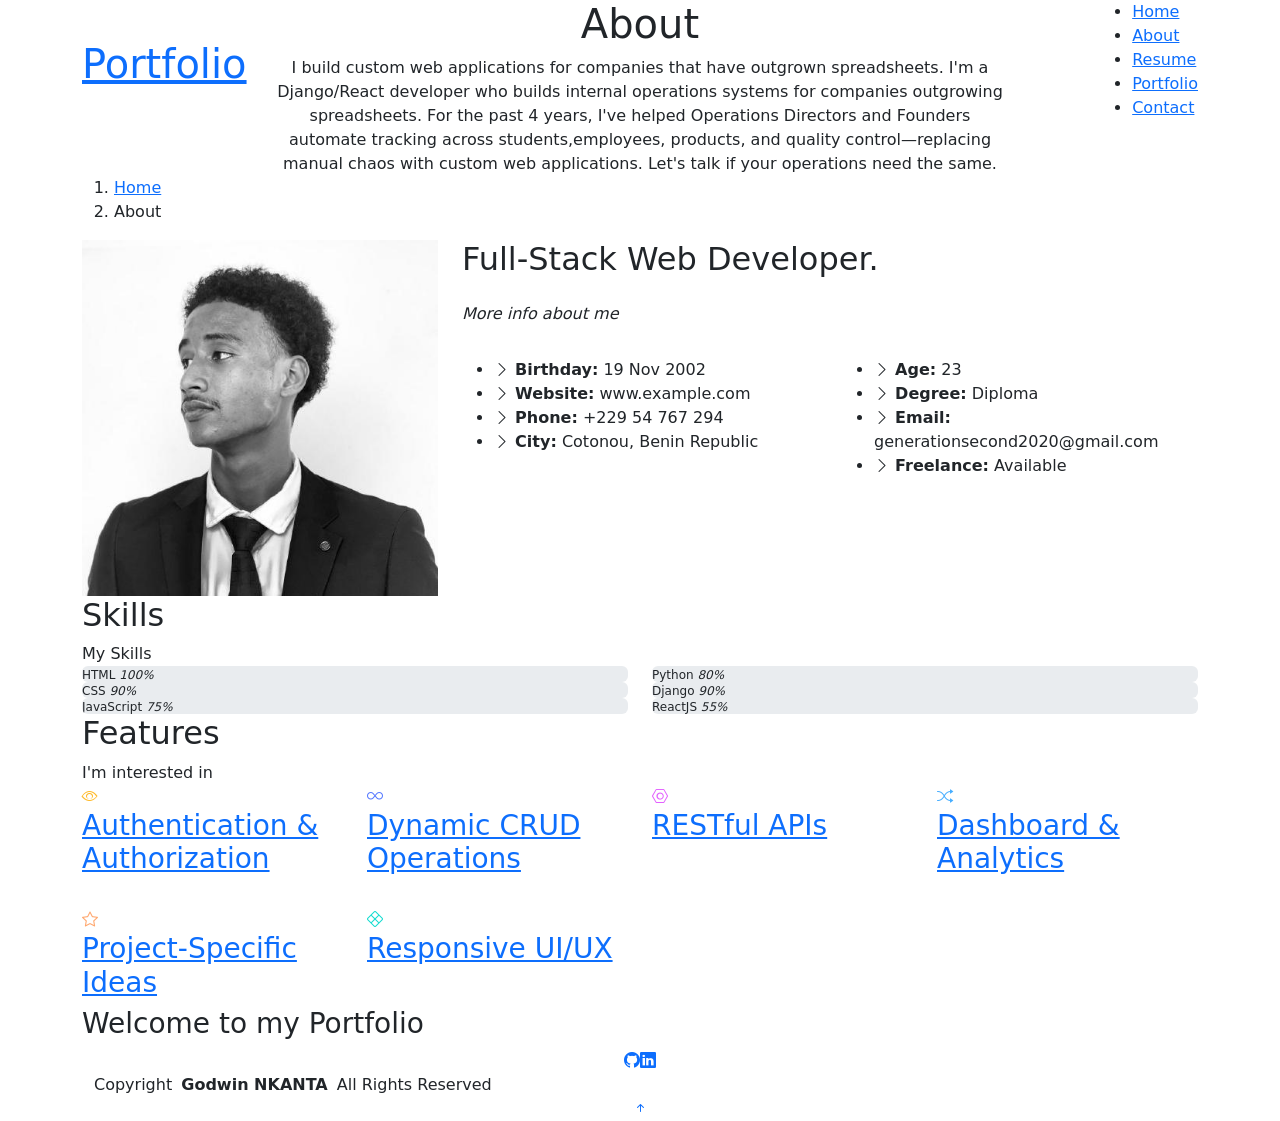
==== commit 6e9a4014: "Portfolio changes to project section" ====
--- a/about.html
+++ b/about.html
@@ -46,7 +46,7 @@
       <a href="index.html" class="logo d-flex align-items-center">
         <!-- Uncomment the line below if you also wish to use an image logo -->
         <!-- <img src="assets/img/logo.webp" alt=""> -->
-        <h1 class="sitename">Personal</h1>
+        <h1 class="sitename">Portfolio</h1>
       </a>
 
       <nav id="navmenu" class="navmenu">
@@ -72,7 +72,11 @@
           <div class="row d-flex justify-content-center text-center">
             <div class="col-lg-8">
               <h1>About</h1>
-              <p class="mb-0"> Passionate full-stack web developer specializing in Django and React.js. I enjoy building clean, scalable, and user-focused web applications that solve real-world problems.Whether it's designing robust APIs, managing databases, or crafting responsive user interfaces, I’m always excited to learn and grow through new challenges. I believe in writing clean code, continuous improvement, and delivering products that provide real value to users.</p>
+              <p class="mb-0">
+I build custom web applications for companies that have outgrown spreadsheets.
+
+I'm a Django/React developer who builds internal operations systems for companies outgrowing spreadsheets. For the past 4 years, I've helped Operations Directors and Founders automate tracking across students,employees, products, and quality control—replacing manual chaos with custom web applications. 
+Let's talk if your operations need the same.</p>
             </div>
           </div>
         </div>
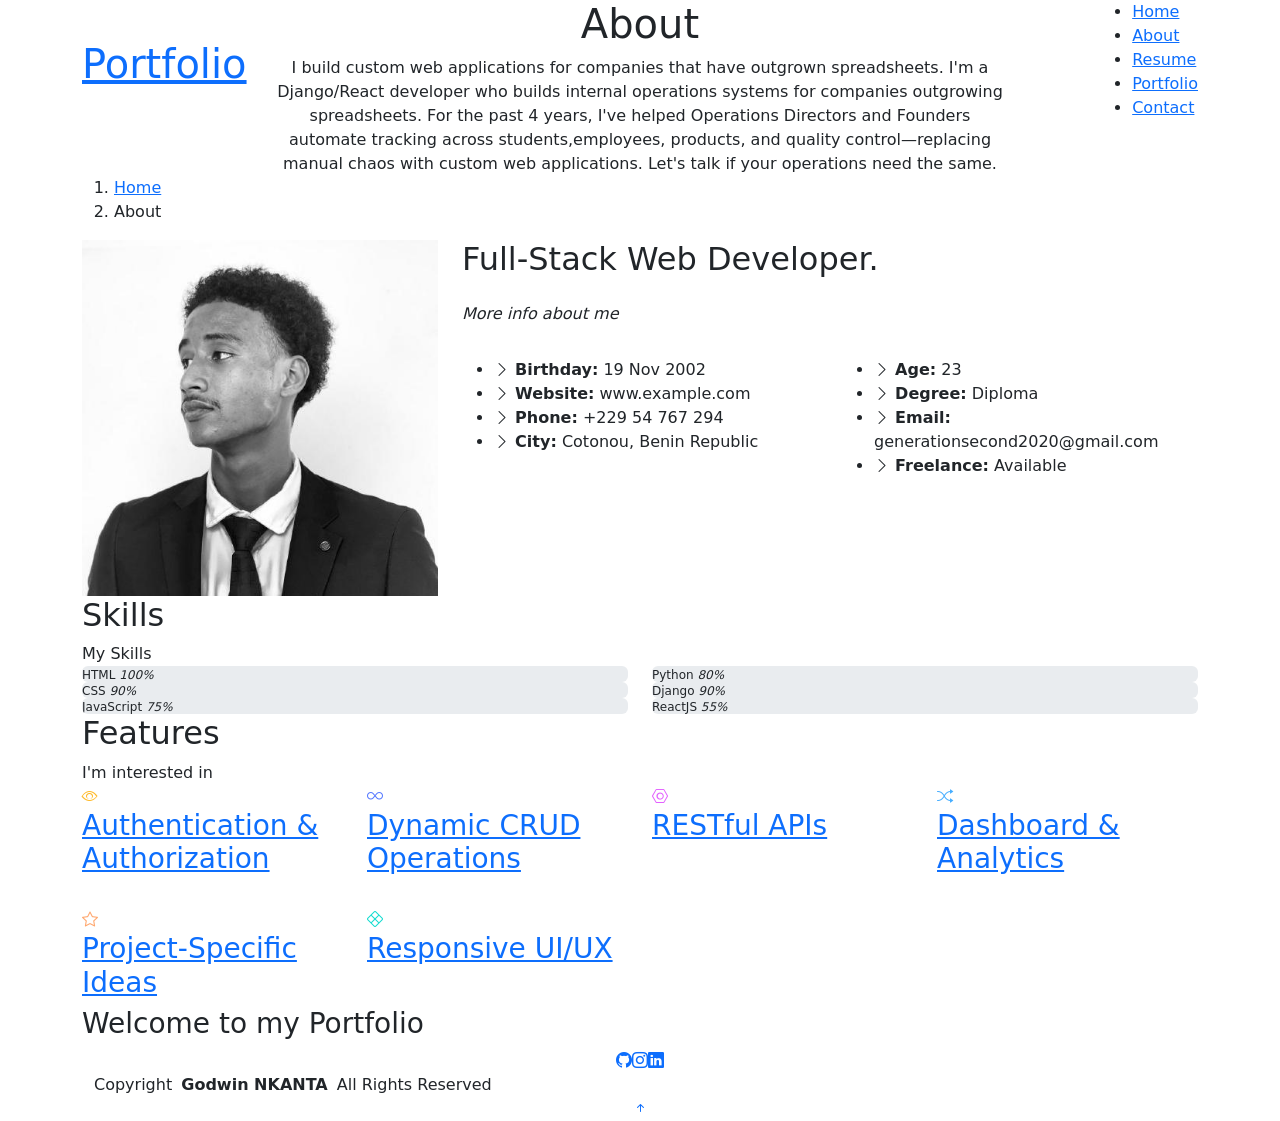
==== commit 00b153ce: "Changed footer sections" ====
--- a/about.html
+++ b/about.html
@@ -280,6 +280,7 @@
       
       <div class="social-links d-flex justify-content-center">
         <a href="https://github.com/godwinlagutao"><i class="bi bi-github"></i></a>
+        <a href="https://www.instagram.com/godwinlagutao.dev/"><i class="bi bi-instagram"></i></a>
         <a href="https://www.linkedin.com/in/godwin-nkanta-7ba180201/"><i class="bi bi-linkedin"></i></a>
       </div>
       <div class="container">
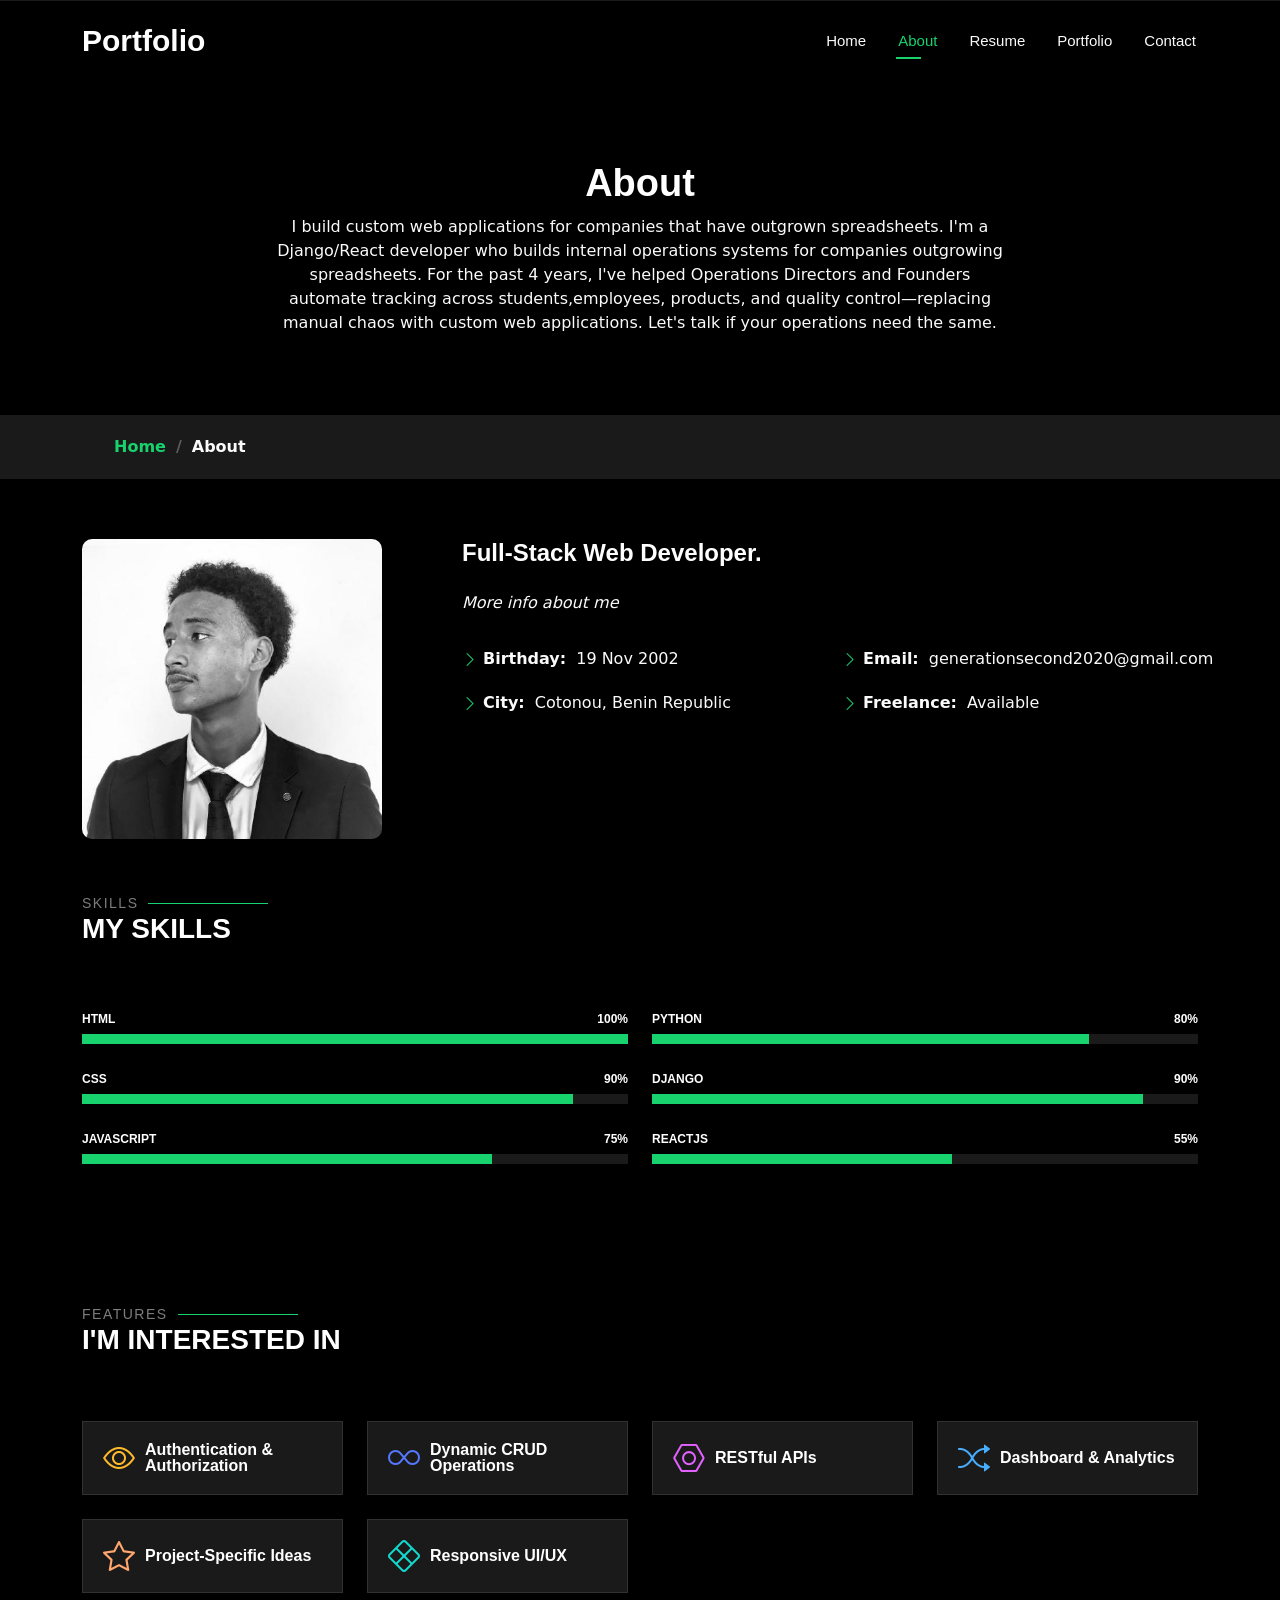
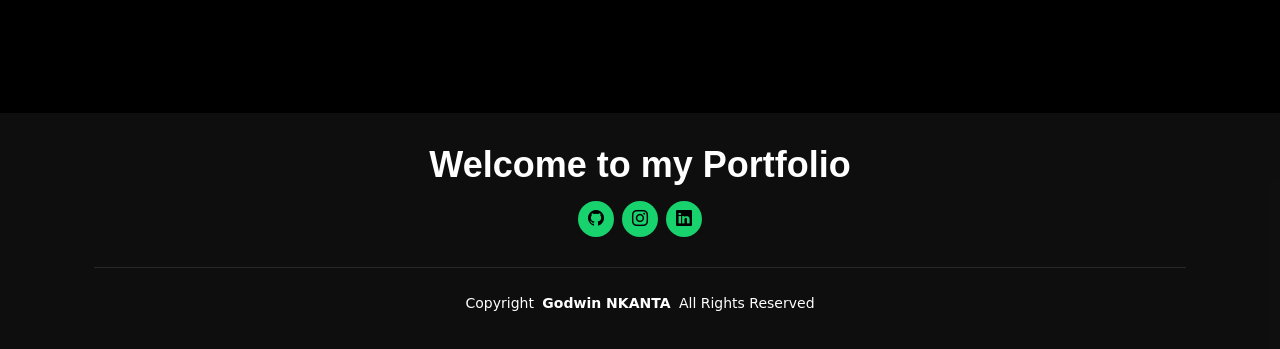
==== commit 75aecd42: "altered image size" ====
--- a/about.html
+++ b/about.html
@@ -109,15 +109,11 @@
               <div class="col-lg-6">
                 <ul>
                   <li><i class="bi bi-chevron-right"></i> <strong>Birthday:</strong> <span>19 Nov 2002</span></li>
-                  <li><i class="bi bi-chevron-right"></i> <strong>Website:</strong> <span>www.example.com</span></li>
-                  <li><i class="bi bi-chevron-right"></i> <strong>Phone:</strong> <span>+229 54 767 294</span></li>
                   <li><i class="bi bi-chevron-right"></i> <strong>City:</strong> <span>Cotonou, Benin Republic</span></li>
                 </ul>
               </div>
               <div class="col-lg-6">
                 <ul>
-                  <li><i class="bi bi-chevron-right"></i> <strong>Age:</strong> <span>23</span></li>
-                  <li><i class="bi bi-chevron-right"></i> <strong>Degree:</strong> <span>Diploma</span></li>
                   <li><i class="bi bi-chevron-right"></i> <strong>Email:</strong> <span>generationsecond2020@gmail.com</span></li>
                   <li><i class="bi bi-chevron-right"></i> <strong>Freelance:</strong> <span>Available</span></li>
                 </ul>
--- a/assets/css/main.css
+++ b/assets/css/main.css
@@ -787,6 +787,19 @@
   line-height: 0;
 }
 
+.about img {
+    max-width: 350px;  /* Adjust this value */
+    height: auto;
+    border-radius: 10px;  /* Optional: rounded corners */
+}
+
+/* For a perfectly square image that maintains aspect ratio */
+.about img {
+    width: 300px;
+    height: 300px;
+    object-fit: cover;  /* This crops the image to fit */
+    border-radius: 10px;
+}
 /*--------------------------------------------------------------
 # Stats Section
 --------------------------------------------------------------*/
